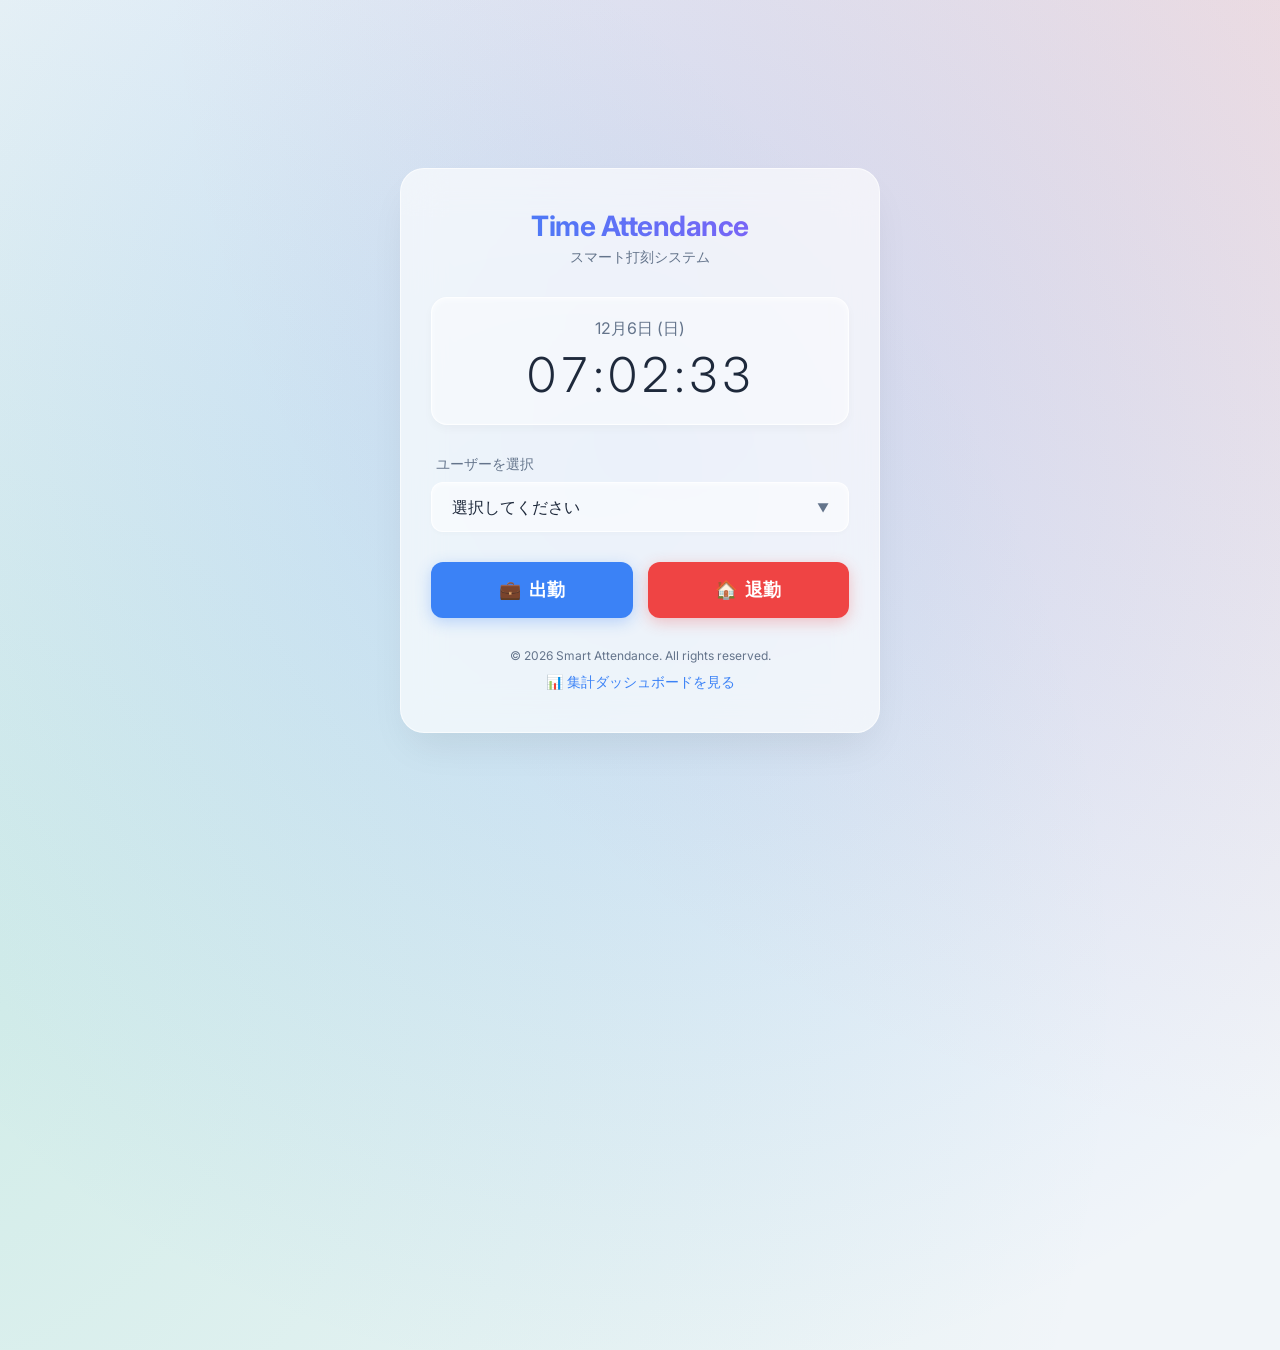
==== index.html @ f02dd8b4 "Initial commit for time_attendance_system" ====
<!DOCTYPE html>
<html lang="ja">
<head>
    <meta charset="UTF-8">
    <meta name="viewport" content="width=device-width, initial-scale=1.0">
    <title>スマート打刻システム</title>
    <link rel="preconnect" href="https://fonts.googleapis.com">
    <link rel="preconnect" href="https://fonts.gstatic.com" crossorigin>
    <link href="https://fonts.googleapis.com/css2?family=Inter:wght@300;400;600;700&display=swap" rel="stylesheet">
    <link rel="stylesheet" href="style.css">
</head>
<body>
    <div class="background-animation"></div>
    <div class="container glass-panel">
        <header>
            <h1>Time Attendance</h1>
            <p class="subtitle">スマート打刻システム</p>
        </header>

        <main>
            <div class="clock-display">
                <div id="date-display" class="date-text">--月--日 (--)</div>
                <div id="time-display" class="time-text">--:--:--</div>
            </div>

            <div class="form-group">
                <label for="user-select">ユーザーを選択</label>
                <div class="custom-select-wrapper">
                    <select id="user-select" class="custom-select">
                        <option value="" disabled selected>選択してください</option>
                        <!-- config.jsから動的に生成されます -->
                    </select>
                </div>
            </div>

            <div class="action-buttons">
                <button id="btn-clock-in" class="btn btn-primary" onclick="submitAttendance('in')">
                    <span class="icon">💼</span> 出勤
                </button>
                <button id="btn-clock-out" class="btn btn-secondary" onclick="submitAttendance('out')">
                    <span class="icon">🏠</span> 退勤
                </button>
            </div>

            <div id="status-message" class="status-message hidden">
                <!-- Status messages will be injected here -->
            </div>
        </main>
        
        <footer>
            <p>&copy; 2026 Smart Attendance. All rights reserved.</p>
            <p style="margin-top: 10px;"><a href="dashboard.html" style="color: var(--accent-blue); text-decoration: none; font-size: 14px;">📊 集計ダッシュボードを見る</a></p>
        </footer>
    </div>
    
    <!-- Loading overlay -->
    <div id="loading-overlay" class="overlay hidden">
        <div class="spinner"></div>
        <p>送信中...</p>
    </div>

    <script src="config.js"></script>
    <script src="script.js"></script>
</body>
</html>
---- style.css ----
:root {
    --bg-light: #f1f5f9;
    --glass-bg: rgba(255, 255, 255, 0.65);
    --glass-border: rgba(255, 255, 255, 0.6);
    --text-primary: #1e293b;
    --text-secondary: #64748b;
    --accent-blue: #3b82f6;
    --accent-blue-hover: #2563eb;
    --accent-red: #ef4444;
    --accent-red-hover: #dc2626;
    --success-color: #10b981;
    --font-family: 'Inter', sans-serif;
}

* {
    margin: 0;
    padding: 0;
    box-sizing: border-box;
}

body {
    font-family: var(--font-family);
    background-color: var(--bg-light);
    color: var(--text-primary);
    min-height: 100vh;
    display: flex;
    justify-content: center;
    align-items: center;
    position: relative;
    overflow: hidden;
}

/* Background Animation Mesh Gradient */
.background-animation {
    position: absolute;
    top: -50%;
    left: -50%;
    width: 200%;
    height: 200%;
    background: radial-gradient(circle at 50% 50%, rgba(59, 130, 246, 0.2), transparent 60%),
                radial-gradient(circle at 80% 20%, rgba(239, 68, 68, 0.15), transparent 50%),
                radial-gradient(circle at 20% 80%, rgba(16, 185, 129, 0.15), transparent 50%);
    animation: rotateBg 30s linear infinite;
    z-index: 0;
}

@keyframes rotateBg {
    0% { transform: rotate(0deg); }
    100% { transform: rotate(360deg); }
}

/* Glassmorphism Container */
.container {
    position: relative;
    z-index: 1;
    width: 90%;
    max-width: 480px;
    padding: 40px 30px;
    background: var(--glass-bg);
    backdrop-filter: blur(20px);
    -webkit-backdrop-filter: blur(20px);
    border: 1px solid var(--glass-border);
    border-radius: 24px;
    box-shadow: 0 20px 40px -10px rgba(0, 0, 0, 0.08);
    text-align: center;
    animation: fadeIn 0.8s ease-out;
}

@keyframes fadeIn {
    from { opacity: 0; transform: translateY(20px); }
    to { opacity: 1; transform: translateY(0); }
}

header h1 {
    font-size: 28px;
    font-weight: 700;
    letter-spacing: -0.5px;
    margin-bottom: 5px;
    background: linear-gradient(to right, #3b82f6, #8b5cf6);
    -webkit-background-clip: text;
    -webkit-text-fill-color: transparent;
}

header .subtitle {
    font-size: 14px;
    color: var(--text-secondary);
    margin-bottom: 30px;
}

/* Clock */
.clock-display {
    background: rgba(255, 255, 255, 0.4);
    padding: 20px;
    border-radius: 16px;
    margin-bottom: 30px;
    border: 1px solid rgba(255, 255, 255, 0.8);
    box-shadow: inset 0 2px 4px rgba(255, 255, 255, 0.5), 0 4px 10px rgba(0, 0, 0, 0.03);
}

.date-text {
    font-size: 16px;
    color: var(--text-secondary);
    margin-bottom: 5px;
}

.time-text {
    font-size: 48px;
    font-weight: 300;
    letter-spacing: 2px;
    font-variant-numeric: tabular-nums;
    color: var(--text-primary);
}

/* Form Group */
.form-group {
    text-align: left;
    margin-bottom: 30px;
}

.form-group label {
    display: block;
    font-size: 14px;
    color: var(--text-secondary);
    margin-bottom: 8px;
    margin-left: 5px;
}

.custom-select-wrapper {
    position: relative;
}

.custom-select {
    width: 100%;
    appearance: none;
    background: rgba(255, 255, 255, 0.5);
    border: 1px solid rgba(255, 255, 255, 0.8);
    color: var(--text-primary);
    padding: 14px 20px;
    border-radius: 12px;
    font-size: 16px;
    font-family: var(--font-family);
    cursor: pointer;
    transition: all 0.3s ease;
    outline: none;
    box-shadow: inset 0 2px 4px rgba(255, 255, 255, 0.5), 0 2px 5px rgba(0, 0, 0, 0.02);
}

.custom-select:hover, .custom-select:focus {
    border-color: #cbd5e1;
    background: rgba(255, 255, 255, 0.8);
}

.custom-select-wrapper::after {
    content: '▼';
    font-size: 12px;
    position: absolute;
    right: 20px;
    top: 50%;
    transform: translateY(-50%);
    color: var(--text-secondary);
    pointer-events: none;
}

/* Buttons */
.action-buttons {
    display: flex;
    gap: 15px;
}

.btn {
    flex: 1;
    padding: 16px 0;
    border: none;
    border-radius: 12px;
    font-size: 18px;
    font-weight: 600;
    font-family: var(--font-family);
    cursor: pointer;
    display: flex;
    justify-content: center;
    align-items: center;
    gap: 8px;
    transition: all 0.2s cubic-bezier(0.4, 0, 0.2, 1);
    color: white;
}

.btn:active {
    transform: scale(0.96);
}

.btn-primary {
    background: var(--accent-blue);
    box-shadow: 0 4px 15px rgba(59, 130, 246, 0.3);
}

.btn-primary:hover {
    background: var(--accent-blue-hover);
    box-shadow: 0 6px 20px rgba(59, 130, 246, 0.4);
}

.btn-secondary {
    background: var(--accent-red);
    box-shadow: 0 4px 15px rgba(239, 68, 68, 0.3);
}

.btn-secondary:hover {
    background: var(--accent-red-hover);
    box-shadow: 0 6px 20px rgba(239, 68, 68, 0.4);
}

/* Status Message */
.status-message {
    margin-top: 20px;
    padding: 12px;
    border-radius: 8px;
    font-size: 14px;
    opacity: 0;
    transform: translateY(10px);
    transition: all 0.3s ease;
}

.status-message.show {
    opacity: 1;
    transform: translateY(0);
}

.status-success {
    background: rgba(16, 185, 129, 0.1);
    color: #059669;
    border: 1px solid rgba(16, 185, 129, 0.3);
}

.status-error {
    background: rgba(239, 68, 68, 0.1);
    color: #dc2626;
    border: 1px solid rgba(239, 68, 68, 0.3);
}

.hidden {
    display: none !important;
}

/* Overlay & Spinner */
.overlay {
    position: fixed;
    top: 0; left: 0; right: 0; bottom: 0;
    background: rgba(255, 255, 255, 0.8);
    backdrop-filter: blur(6px);
    z-index: 999;
    display: flex;
    flex-direction: column;
    justify-content: center;
    align-items: center;
    color: var(--text-primary);
}

.spinner {
    width: 40px;
    height: 40px;
    border: 4px solid rgba(0, 0, 0, 0.1);
    border-left-color: var(--accent-blue);
    border-radius: 50%;
    animation: spin 1s linear infinite;
    margin-bottom: 15px;
}

@keyframes spin {
    to { transform: rotate(360deg); }
}

footer {
    margin-top: 30px;
    font-size: 12px;
    color: var(--text-secondary);
}
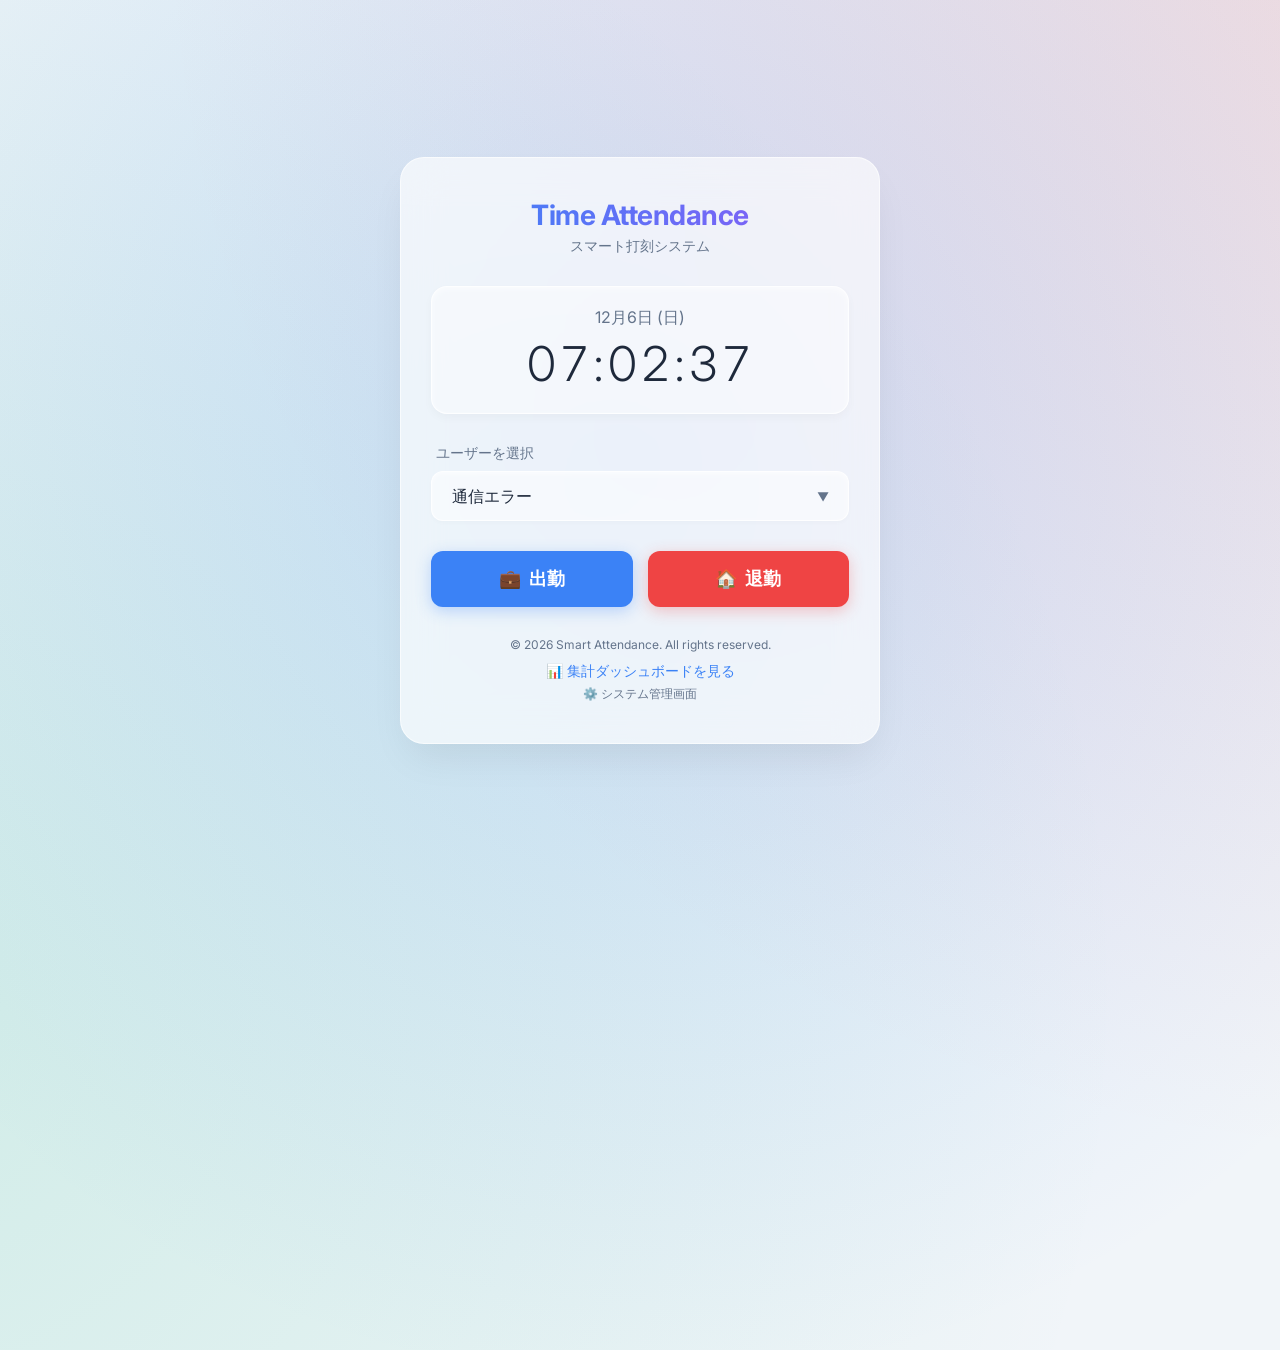
==== commit e38d78c2: "Add admin page and migrate config to Google Sheets" ====
--- a/index.html
+++ b/index.html
@@ -50,6 +50,7 @@
         <footer>
             <p>&copy; 2026 Smart Attendance. All rights reserved.</p>
             <p style="margin-top: 10px;"><a href="dashboard.html" style="color: var(--accent-blue); text-decoration: none; font-size: 14px;">📊 集計ダッシュボードを見る</a></p>
+            <p style="margin-top: 5px;"><a href="admin.html" style="color: var(--text-secondary); text-decoration: none; font-size: 12px;">⚙️ システム管理画面</a></p>
         </footer>
     </div>
     
@@ -59,7 +60,6 @@
         <p>送信中...</p>
     </div>
 
-    <script src="config.js"></script>
     <script src="script.js"></script>
 </body>
 </html>
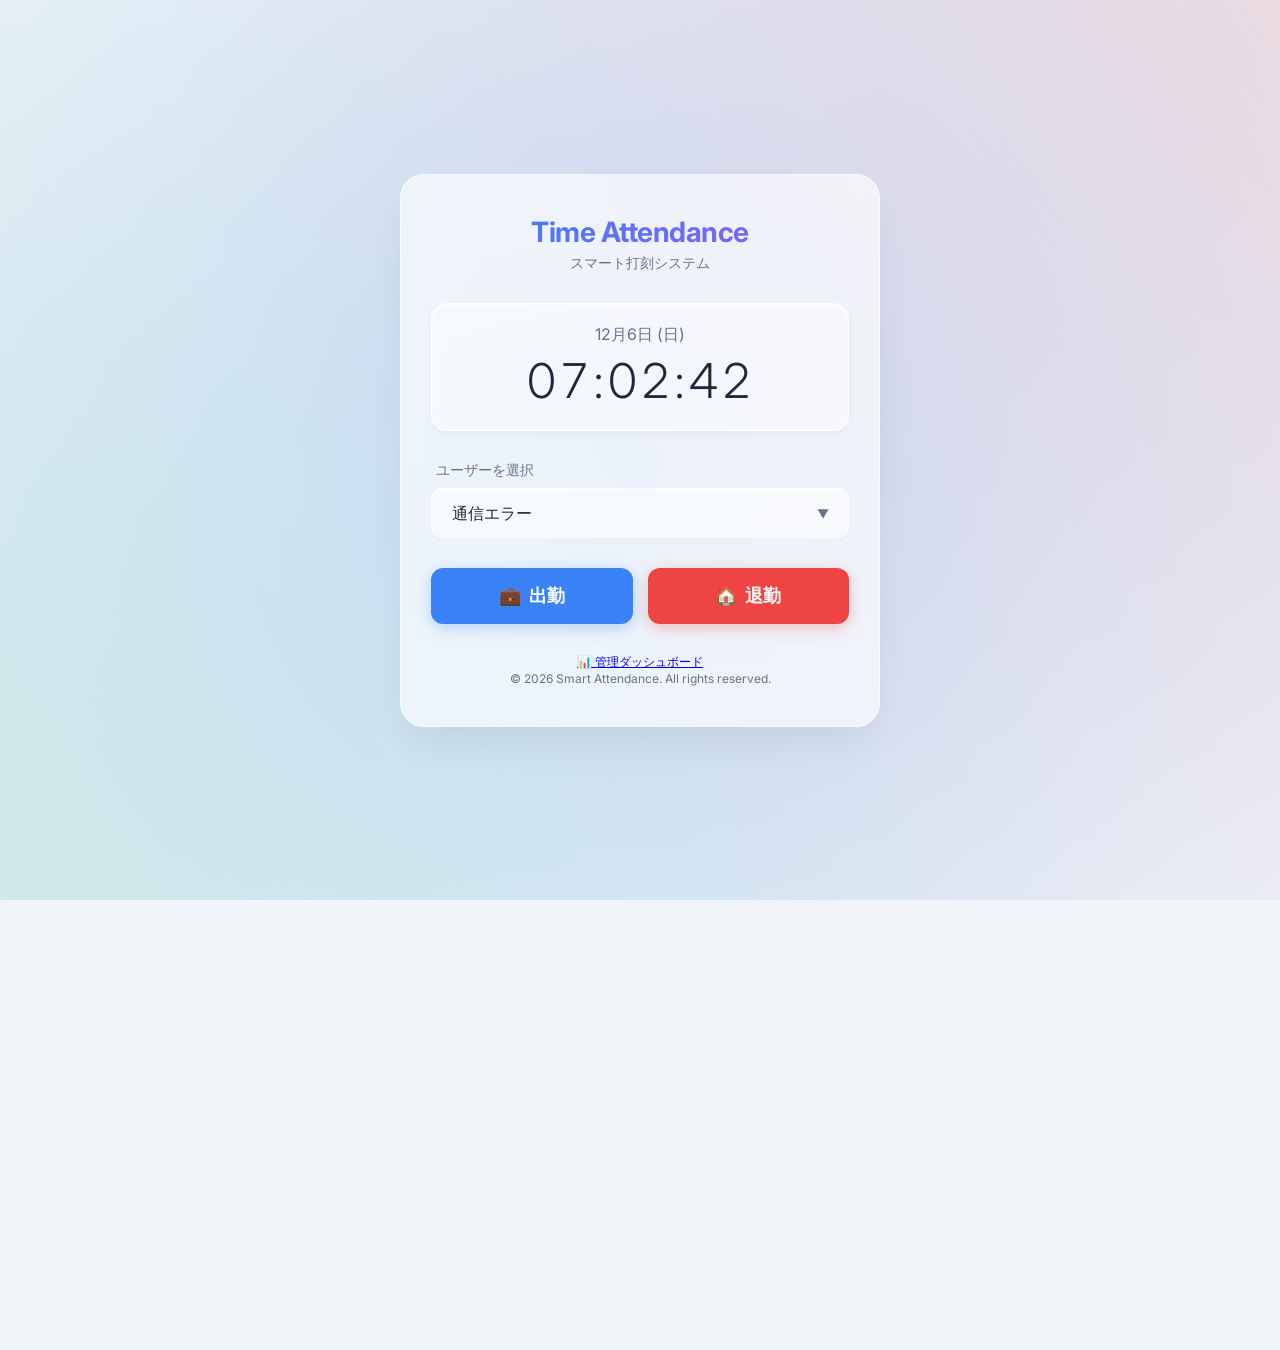
==== commit e8e50edd: "Merge dashboard and admin panel" ====
--- a/index.html
+++ b/index.html
@@ -48,9 +48,10 @@
         </main>
         
         <footer>
+            <div class="footer-links">
+                <a href="admin.html" class="link-btn">📊 管理ダッシュボード</a>
+            </div>
             <p>&copy; 2026 Smart Attendance. All rights reserved.</p>
-            <p style="margin-top: 10px;"><a href="dashboard.html" style="color: var(--accent-blue); text-decoration: none; font-size: 14px;">📊 集計ダッシュボードを見る</a></p>
-            <p style="margin-top: 5px;"><a href="admin.html" style="color: var(--text-secondary); text-decoration: none; font-size: 12px;">⚙️ システム管理画面</a></p>
         </footer>
     </div>
     
--- a/style.css
+++ b/style.css
@@ -16,6 +16,11 @@
     margin: 0;
     padding: 0;
     box-sizing: border-box;
+}
+
+html, body {
+    overflow-x: hidden;
+    width: 100%;
 }
 
 body {
